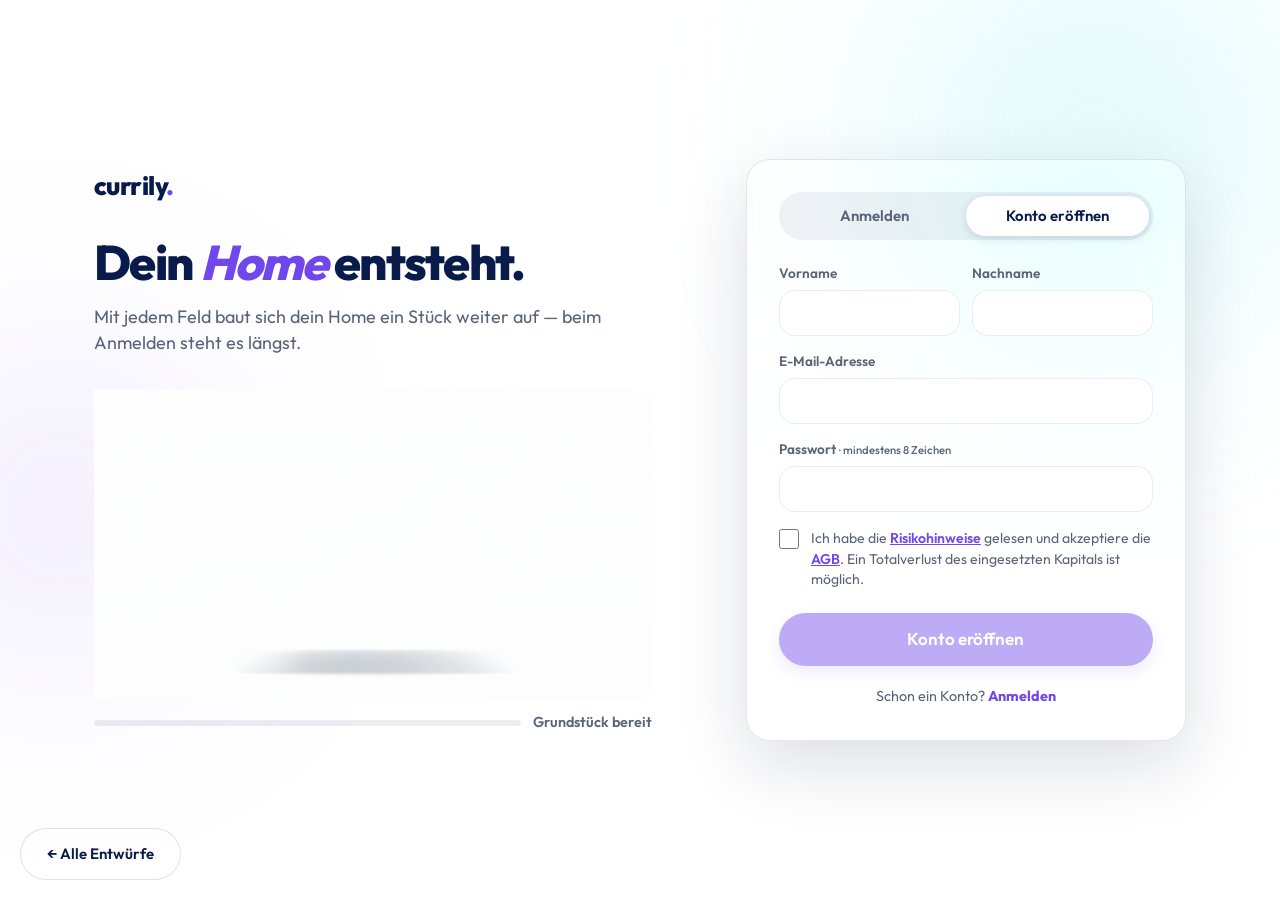
==== anmeldung-c-aufbau.html @ 84802810 "Anmeldung: fünf Design-Entwürfe (A Haus / B Tür / C Aufbau / D Pur / E Nachtblau) + Übersicht" ====
<!doctype html>
<html lang="de">
<head>
<meta charset="utf-8">
<meta name="viewport" content="width=device-width, initial-scale=1">
<title>currily — Anmelden · Entwurf C: Dein Home entsteht</title>
<link rel="preconnect" href="https://fonts.googleapis.com">
<link rel="preconnect" href="https://fonts.gstatic.com" crossorigin>
<link href="https://fonts.googleapis.com/css2?family=Outfit:ital,wght@0,400;0,500;0,600;0,700;0,800;1,700&display=swap" rel="stylesheet">
<link rel="stylesheet" href="plattform.css?v=2">
<style>
  /* Entwurf C: mit jedem ausgefüllten Feld baut sich das Haus ein Stück weiter auf */
  .szene{position:relative;z-index:1;min-height:100svh;max-width:1140px;margin:0 auto;
    display:grid;grid-template-columns:1.15fr 1fr;gap:var(--space-12);align-items:center;
    padding:var(--space-10) var(--space-6)}
  .baustelle{animation:grussAuf .9s var(--ease-default) both}
  .baustelle .logo{font-size:26px}
  .baustelle h1{margin-top:var(--space-8);font-size:clamp(34px,3.8vw,50px);line-height:1.05;letter-spacing:-.035em;font-weight:800}
  .baustelle h1 em{font-style:italic;color:var(--purple)}
  .baustelle .sub{margin-top:var(--space-4);font-size:18px;color:var(--grey);max-width:44ch}
  .baustelle canvas{display:block;width:100%;aspect-ratio:1792/1000;margin-top:var(--space-8);
    mix-blend-mode:multiply;pointer-events:none}
  .baustand{margin-top:var(--space-3);font-size:.9rem;font-weight:600;color:var(--grey);
    display:flex;align-items:center;gap:var(--space-3)}
  .baustand .balken{flex:1;height:6px;border-radius:var(--radius-full);background:rgba(8,27,74,.08);overflow:hidden}
  .baustand .balken i{display:block;height:100%;width:0;border-radius:var(--radius-full);
    background:linear-gradient(90deg,var(--aqua),var(--purple));
    transition:width .5s var(--ease-default)}
  @keyframes grussAuf{from{opacity:0;transform:translateY(14px)}to{opacity:1;transform:none}}

  .an-karte{width:100%;max-width:440px;justify-self:end;padding:var(--space-8);
    animation:karteAn .9s var(--ease-default) .15s both}
  @keyframes karteAn{from{opacity:0;transform:translateY(18px) scale(.985)}to{opacity:1;transform:none}}

  /* Umschalter Anmelden / Konto eröffnen */
  .an-seg{position:relative;display:grid;grid-template-columns:1fr 1fr;gap:0;
    background:rgba(8,27,74,.06);border-radius:var(--radius-full);padding:4px;margin-bottom:var(--space-6)}
  .an-seg-pill{position:absolute;top:4px;left:4px;bottom:4px;width:calc(50% - 4px);
    background:#fff;border-radius:var(--radius-full);box-shadow:0 2px 8px rgba(8,27,74,.14);
    transition:transform var(--dur-normal) var(--ease-spring)}
  .an-seg.registrieren .an-seg-pill{transform:translateX(100%)}
  .an-seg button{position:relative;z-index:1;min-height:40px;border:0;background:transparent;cursor:pointer;
    font:inherit;font-size:15px;font-weight:600;color:var(--grey);border-radius:var(--radius-full);
    transition:color var(--dur-fast) var(--ease-default)}
  .an-seg button[aria-selected="true"]{color:var(--ink)}

  /* Formulare */
  [hidden]{display:none!important}
  .an-form{display:flex;flex-direction:column;gap:var(--space-4)}
  .an-feld{display:flex;flex-direction:column;gap:6px}
  .an-label{color:var(--grey);font-size:.85rem;font-weight:600}
  .an-label small{font-weight:500;color:var(--grey)}
  .an-input{width:100%;min-height:46px;padding:0 var(--space-4);border:1px solid var(--line);
    border-radius:var(--radius-lg);background:var(--bg);color:var(--ink);font:inherit;
    transition:border-color var(--dur-fast) var(--ease-default),box-shadow var(--dur-fast) var(--ease-default)}
  .an-input:hover{border-color:rgba(8,27,74,.16)}
  .an-input:focus{outline:none;border-color:var(--purple);box-shadow:0 0 0 3px rgba(112,71,234,.15)}
  .an-namen{display:grid;grid-template-columns:1fr 1fr;gap:var(--space-3)}
  .an-vergessen{align-self:flex-end;margin-top:-6px;border:0;background:none;padding:0;cursor:pointer;
    font:inherit;font-size:.85rem;font-weight:600;color:var(--purple)}
  .an-hinweis{font-size:.85rem;color:var(--grey);text-align:center}
  .an-check{display:flex;gap:var(--space-3);align-items:flex-start;cursor:pointer;
    font-size:.88rem;line-height:1.45;color:var(--grey)}
  .an-check input{width:20px;height:20px;margin-top:1px;accent-color:var(--purple);flex:0 0 auto}
  .an-check a{color:var(--purple);font-weight:600;text-decoration:underline}
  .an-cta{width:100%;margin-top:var(--space-2)}
  .an-cta[disabled]{opacity:.45;pointer-events:none}
  .an-wechsel{margin-top:var(--space-5);text-align:center;font-size:.9rem;color:var(--grey)}
  .an-wechsel button{border:0;background:none;padding:0;cursor:pointer;
    font:inherit;font-size:.9rem;font-weight:700;color:var(--purple)}

  .zurueck{position:fixed;left:20px;bottom:20px;z-index:10}
  body.geht-rein .szene{opacity:0;transform:scale(.985);transition:opacity .5s var(--ease-default),transform .5s var(--ease-default)}

  @media (max-width:900px){
    .szene{grid-template-columns:1fr;gap:var(--space-8);padding:var(--space-8) var(--space-5)}
    .baustelle h1{margin-top:var(--space-6)}
    .baustelle canvas{max-width:460px;margin:var(--space-6) auto 0}
    .baustand{max-width:460px;margin:var(--space-3) auto 0}
    .an-karte{justify-self:stretch;max-width:none;padding:var(--space-6)}
  }
  @media (prefers-reduced-motion:reduce){
    .baustand .balken i{transition:none}
  }
  @media (max-width:700px){
    .zurueck{position:static;display:flex;width:max-content;margin:var(--space-2) auto var(--space-8)}
  }
</style>
</head>
<body>
<div class="aurora" aria-hidden="true"><i></i><i></i></div>

<main>
  <div class="szene">
    <section class="baustelle">
      <a class="logo" href="anmeldung-varianten.html" aria-label="currily">currily<span>.</span></a>
      <h1>Dein <em>Home</em> entsteht.</h1>
      <p class="sub">Mit jedem Feld baut sich dein Home ein Stück weiter auf — beim Anmelden steht es längst.</p>
      <canvas id="bau-cv" width="1792" height="1000" aria-hidden="true"></canvas>
      <p class="baustand"><span class="balken"><i></i></span><span class="baustand-text">Grundstück bereit</span></p>
    </section>

    <section class="an-karte glass" aria-label="Anmelden oder Konto eröffnen">
      <div class="an-seg registrieren" role="tablist" aria-label="Anmelden oder Konto eröffnen">
        <span class="an-seg-pill" aria-hidden="true"></span>
        <button type="button" role="tab" id="tab-anmelden" aria-selected="false" aria-controls="form-anmelden">Anmelden</button>
        <button type="button" role="tab" id="tab-registrieren" aria-selected="true" aria-controls="form-registrieren">Konto eröffnen</button>
      </div>

      <form class="an-form" id="form-anmelden" aria-labelledby="tab-anmelden" hidden>
        <div class="an-feld">
          <label class="an-label" for="an-mail">E-Mail-Adresse</label>
          <input class="an-input" id="an-mail" type="email" autocomplete="email" required>
        </div>
        <div class="an-feld">
          <label class="an-label" for="an-pass">Passwort</label>
          <input class="an-input" id="an-pass" type="password" autocomplete="current-password" required>
        </div>
        <button type="button" class="an-vergessen">Passwort vergessen?</button>
        <p class="an-hinweis an-vergessen-hinweis" role="status" hidden>Demo — jedes Passwort funktioniert, melde dich einfach an.</p>
        <button class="btn btn-primary an-cta" type="submit">Anmelden</button>
      </form>

      <form class="an-form" id="form-registrieren" aria-labelledby="tab-registrieren">
        <div class="an-namen">
          <div class="an-feld">
            <label class="an-label" for="neu-vorname">Vorname</label>
            <input class="an-input" id="neu-vorname" type="text" autocomplete="given-name" required>
          </div>
          <div class="an-feld">
            <label class="an-label" for="neu-nachname">Nachname</label>
            <input class="an-input" id="neu-nachname" type="text" autocomplete="family-name" required>
          </div>
        </div>
        <div class="an-feld">
          <label class="an-label" for="neu-mail">E-Mail-Adresse</label>
          <input class="an-input" id="neu-mail" type="email" autocomplete="email" required>
        </div>
        <div class="an-feld">
          <label class="an-label" for="neu-pass">Passwort <small>· mindestens 8 Zeichen</small></label>
          <input class="an-input" id="neu-pass" type="password" minlength="8" autocomplete="new-password" required>
        </div>
        <label class="an-check">
          <input type="checkbox">
          <span>Ich habe die <a href="#">Risikohinweise</a> gelesen und akzeptiere die <a href="#">AGB</a>. Ein Totalverlust des eingesetzten Kapitals ist möglich.</span>
        </label>
        <button class="btn btn-primary an-cta" type="submit" disabled>Konto eröffnen</button>
      </form>

      <p class="an-wechsel"><span>Schon ein Konto?</span> <button type="button">Anmelden</button></p>
    </section>
  </div>
</main>

<a class="btn btn-glass btn-small zurueck" href="anmeldung-varianten.html">← Alle Entwürfe</a>

<script>
(function(){
  'use strict';
  var seg = document.querySelector('.an-seg');
  var tabAn = document.getElementById('tab-anmelden');
  var tabNeu = document.getElementById('tab-registrieren');
  var formAn = document.getElementById('form-anmelden');
  var formNeu = document.getElementById('form-registrieren');
  var wechsel = document.querySelector('.an-wechsel');
  var wechselText = wechsel.querySelector('span');
  var wechselBtn = wechsel.querySelector('button');

  function zeige(neu){
    seg.classList.toggle('registrieren', neu);
    tabAn.setAttribute('aria-selected', String(!neu));
    tabNeu.setAttribute('aria-selected', String(neu));
    formAn.hidden = neu;
    formNeu.hidden = !neu;
    wechselText.textContent = neu ? 'Schon ein Konto?' : 'Neu bei currily?';
    wechselBtn.textContent = neu ? 'Anmelden' : 'Konto eröffnen';
    history.replaceState(null, '', neu ? location.pathname : '#anmelden');
    baustandNeu();
  }
  tabAn.addEventListener('click', function(){ zeige(false); });
  tabNeu.addEventListener('click', function(){ zeige(true); });
  wechselBtn.addEventListener('click', function(){ zeige(formNeu.hidden); });
  if (location.hash === '#anmelden') zeige(false);

  var vergessen = document.querySelector('.an-vergessen');
  var vergessenHinweis = document.querySelector('.an-vergessen-hinweis');
  vergessen.addEventListener('click', function(){ vergessenHinweis.hidden = false; });

  var haken = formNeu.querySelector('input[type=checkbox]');
  var ctaNeu = formNeu.querySelector('.an-cta');
  haken.addEventListener('change', function(){ ctaNeu.disabled = !haken.checked; baustandNeu(); });

  [formAn, formNeu].forEach(function(f){
    f.addEventListener('submit', function(e){
      e.preventDefault();
      var b = f.querySelector('.an-cta');
      b.disabled = true;
      b.textContent = 'Einen Moment…';
      document.body.classList.add('geht-rein');
      setTimeout(function(){ location.href = 'home.html'; }, 650);
    });
  });

  /* ---- Haus baut sich mit dem Formular auf ---- */
  var cv = document.getElementById('bau-cv');
  var ctx = cv.getContext('2d');
  var reduziert = matchMedia('(prefers-reduced-motion: reduce)').matches;
  var NUMMERN = [];
  for (var n = 1; n <= 110; n += 4) NUMMERN.push(n);
  if (NUMMERN[NUMMERN.length - 1] !== 110) NUMMERN.push(110);
  var N = NUMMERN.length;
  var frames = new Array(N);
  NUMMERN.forEach(function(nr, i){
    var im = new Image();
    im.onload = function(){ if (i === 0) male(0); };
    im.src = 'anflug/frame_' + String(nr).padStart(3, '0') + '.jpg';
    frames[i] = im;
  });

  var letzter = -1;
  function male(idx){
    idx = Math.round(idx);
    while (idx > 0 && !(frames[idx] && frames[idx].complete && frames[idx].naturalWidth)) idx--;
    var im = frames[idx];
    if (!(im && im.complete && im.naturalWidth) || idx === letzter) return;
    letzter = idx;
    ctx.clearRect(0, 0, cv.width, cv.height);
    ctx.drawImage(im, 0, 0, cv.width, cv.height);
  }

  var felder = Array.prototype.slice.call(formNeu.querySelectorAll('.an-input'));
  var balken = document.querySelector('.baustand .balken i');
  var baustandText = document.querySelector('.baustand-text');
  var STUFEN = ['Grundstück bereit', 'Fundament steht', 'Wände stehen', 'Dach ist drauf', 'Innenausbau läuft', 'Dein Home ist fertig'];

  function fortschritt(){
    if (formNeu.hidden) return 1; /* Anmelden: das Haus steht längst */
    var voll = felder.filter(function(f){ return f.value.trim() !== ''; }).length + (haken.checked ? 1 : 0);
    return voll / (felder.length + 1);
  }

  var ist = 0, ziel = 0, laeuft = false;
  function tick(){
    ist += (ziel - ist) * 0.07;
    if (Math.abs(ziel - ist) < 0.004) { ist = ziel; laeuft = false; }
    male(ist * (N - 1));
    if (laeuft) requestAnimationFrame(tick);
  }
  function baustandNeu(){
    var p = fortschritt();
    ziel = p;
    balken.style.width = (p * 100) + '%';
    baustandText.textContent = formNeu.hidden ? STUFEN[STUFEN.length - 1]
      : STUFEN[Math.min(STUFEN.length - 1, Math.floor(p * (STUFEN.length - 1) + 0.001))];
    if (reduziert) { ist = ziel; male(ist * (N - 1)); return; }
    if (!laeuft) { laeuft = true; requestAnimationFrame(tick); }
  }
  felder.forEach(function(f){ f.addEventListener('input', baustandNeu); });
  baustandNeu();
})();
</script>
</body>
</html>
---- plattform.css ----
/* currily Designsystem — Quelle: Entwurf G (siehe docs/chronik 2026-08-11) */
:root{
  --bg:#FFFFFF; --ink:#081B4A; --grey:#5A6478;
  --aqua:#8CECF2; --purple:#7047EA; --money:#12805C;
  --space-1:4px; --space-2:8px; --space-3:12px; --space-4:16px;
  --space-5:20px; --space-6:24px; --space-8:32px; --space-10:40px; --space-12:48px;
  --radius-lg:16px; --radius-xl:20px; --radius-2xl:24px; --radius-full:9999px;
  --ease-spring:cubic-bezier(.175,.885,.32,1.275);
  --ease-default:cubic-bezier(.25,.1,.25,1);
  --dur-instant:100ms; --dur-fast:200ms; --dur-normal:300ms;
  --line:rgba(8,27,74,.08);
}
*{margin:0;padding:0;box-sizing:border-box}
html{scroll-behavior:smooth}
body{
  font-family:'Outfit',system-ui,-apple-system,'Segoe UI',sans-serif;
  background:var(--bg); color:var(--ink);
  font-size:17px; line-height:1.47;
  -webkit-font-smoothing:antialiased;
}
a{color:inherit;text-decoration:none}
:focus-visible{outline:2px solid var(--purple);outline-offset:3px;border-radius:6px}
.wrap{max-width:1140px;margin:0 auto;padding:0 var(--space-6)}

/* Aurora */
.aurora{position:fixed;inset:0;z-index:0;pointer-events:none;overflow:hidden}
.aurora i{position:absolute;border-radius:50%;filter:blur(100px)}
.aurora i:nth-child(1){width:600px;height:600px;left:62%;top:-18%;background:radial-gradient(circle,rgba(140,236,242,.35),transparent 70%);animation:drift1 28s var(--ease-default) infinite alternate}
.aurora i:nth-child(2){width:480px;height:480px;left:-14%;top:30%;background:radial-gradient(circle,rgba(112,71,234,.14),transparent 70%);animation:drift2 34s var(--ease-default) infinite alternate}
@keyframes drift1{from{transform:translate3d(0,0,0)}to{transform:translate3d(-60px,50px,0)}}
@keyframes drift2{from{transform:translate3d(0,0,0)}to{transform:translate3d(70px,-40px,0)}}
main{position:relative;z-index:1}

/* Schwebende Glas-Kapsel-Navigation */
nav{position:sticky;top:var(--space-4);z-index:100;margin:0 auto;max-width:1092px;padding:0 var(--space-6)}
.nav-inner{
  height:60px;display:flex;align-items:center;justify-content:space-between;
  padding:0 var(--space-3) 0 var(--space-6);
  background:rgba(255,255,255,.55);
  backdrop-filter:blur(40px) saturate(200%);
  -webkit-backdrop-filter:blur(40px) saturate(200%);
  border:0.5px solid rgba(8,27,74,.10);
  border-radius:var(--radius-full);
  box-shadow:0 12px 32px rgba(8,27,74,.10);
}
.logo{font-weight:800;font-size:21px;letter-spacing:-.02em}
.logo span{color:var(--purple)}
.nav-links{display:flex;gap:var(--space-8);font-size:15px;color:var(--grey)}
.nav-links a{transition:color var(--dur-fast) var(--ease-default)}
.nav-links a:hover,.nav-links a.aktiv{color:var(--ink)}
.nav-links a.aktiv{font-weight:600}
.nav-links a{display:inline-flex;align-items:center;gap:7px}
.nav-badge{display:inline-flex;align-items:center;justify-content:center;min-width:18px;height:18px;
  padding:0 5px;border-radius:var(--radius-full);
  background:var(--ink);color:#fff;border:none;
  box-shadow:0 2px 6px rgba(8,27,74,.22);
  font-size:11px;font-weight:700;line-height:1}
.nav-rechts{display:flex;align-items:center;gap:var(--space-2)}

/* Konto-Menü (Chip rechts klappt auf) */
.konto-menue{position:relative}
.konto-chip{display:inline-flex;align-items:center;gap:10px;font-size:14px;font-weight:600;font-family:inherit;color:var(--ink);
  padding:8px 12px 8px 8px;border-radius:var(--radius-full);cursor:pointer;
  background:rgba(255,255,255,.45);border:0.5px solid rgba(8,27,74,.12);
  backdrop-filter:blur(12px) saturate(150%);-webkit-backdrop-filter:blur(12px) saturate(150%)}
.konto-chip .avatar{width:30px;height:30px;border-radius:50%;background:var(--purple);color:#fff;
  display:inline-flex;align-items:center;justify-content:center;font-size:13px;font-weight:700}
.konto-chip .pfeil{color:var(--grey);transition:transform var(--dur-fast) var(--ease-default)}
.konto-menue.offen .konto-chip .pfeil{transform:rotate(180deg)}
.konto-blatt{position:absolute;right:0;top:calc(100% + 10px);min-width:232px;z-index:230;
  display:flex;flex-direction:column;padding:var(--space-2);
  background:rgba(255,255,255,.85);
  backdrop-filter:blur(36px) saturate(190%);-webkit-backdrop-filter:blur(36px) saturate(190%);
  border:0.5px solid rgba(8,27,74,.10);border-radius:18px;
  box-shadow:0 18px 48px rgba(8,27,74,.16);
  opacity:0;visibility:hidden;transform:translateY(-6px) scale(.98);transform-origin:top right;
  transition:opacity var(--dur-fast) var(--ease-default),transform var(--dur-fast) var(--ease-spring),visibility 0s linear var(--dur-fast)}
.konto-menue.offen .konto-blatt{opacity:1;visibility:visible;transform:none;transition-delay:0s}
.konto-blatt a,.konto-blatt button{display:flex;align-items:center;min-height:44px;padding:0 var(--space-3);
  border:0;border-radius:12px;background:transparent;cursor:pointer;font-family:inherit;text-align:left;
  font-size:14.5px;font-weight:500;color:var(--ink);
  transition:background var(--dur-fast) var(--ease-default)}
.konto-blatt a:hover,.konto-blatt button:hover{background:rgba(8,27,74,.06)}
.konto-blatt .abmelden{color:var(--grey)}
.konto-blatt hr{border:0;border-top:0.5px solid rgba(8,27,74,.10);margin:var(--space-2) var(--space-3)}

/* Burger + mobiles Menü */
.burger{display:none;border:0;background:transparent;color:var(--ink);cursor:pointer;
  width:44px;height:44px;align-items:center;justify-content:center;border-radius:var(--radius-full)}
.mobil-menue{display:none}
@media (max-width:700px){
  .burger{display:inline-flex}
  .konto-chip{padding:4px}
  .konto-chip .name,.konto-chip .pfeil{display:none}
  .mobil-menue{display:flex;flex-direction:column;gap:2px;position:fixed;z-index:220;
    left:var(--space-4);right:var(--space-4);top:calc(var(--space-4) + 68px);
    padding:var(--space-2);pointer-events:auto;
    background:rgba(255,255,255,.88);
    backdrop-filter:blur(40px) saturate(200%);-webkit-backdrop-filter:blur(40px) saturate(200%);
    border:0.5px solid rgba(8,27,74,.10);border-radius:22px;
    box-shadow:0 24px 64px rgba(8,27,74,.18);
    opacity:0;visibility:hidden;transform:translateY(-10px) scale(.99);transform-origin:top center;
    transition:opacity var(--dur-fast) var(--ease-default),transform var(--dur-fast) var(--ease-spring),visibility 0s linear var(--dur-fast)}
  .mobil-menue.offen{opacity:1;visibility:visible;transform:none;transition-delay:0s}
  .mobil-menue a{display:flex;align-items:center;justify-content:space-between;min-height:48px;
    padding:0 var(--space-4);border-radius:14px;font-size:16px;font-weight:600;color:var(--ink);
    transition:background var(--dur-fast) var(--ease-default)}
  .mobil-menue a:hover,.mobil-menue a:active{background:rgba(8,27,74,.06)}
}

/* Knöpfe */
.btn{display:inline-flex;align-items:center;justify-content:center;gap:var(--space-2);
  white-space:nowrap;font-weight:600;border-radius:var(--radius-full);cursor:pointer;border:none;font:inherit;font-weight:600;
  transition:transform var(--dur-instant) var(--ease-spring),filter var(--dur-fast) var(--ease-default),box-shadow var(--dur-fast) var(--ease-default)}
.btn:hover{filter:brightness(1.05);box-shadow:0 8px 24px rgba(112,71,234,.24)}
.btn:active{transform:scale(.97);filter:brightness(.95);box-shadow:0 2px 8px rgba(8,27,74,.15)}
.btn-primary{background:var(--purple);color:#fff;padding:14px 28px;box-shadow:0 6px 18px rgba(112,71,234,.28)}
.btn-small{padding:10px 22px;font-size:15px}
.btn-glass{color:var(--ink);padding:14px 26px;
  background:rgba(255,255,255,.45);
  backdrop-filter:blur(12px) saturate(150%);
  -webkit-backdrop-filter:blur(12px) saturate(150%);
  border:0.5px solid rgba(8,27,74,.12)}

/* Glasflächen */
.glass{
  background:rgba(255,255,255,.40);
  backdrop-filter:blur(20px) saturate(180%);
  -webkit-backdrop-filter:blur(20px) saturate(180%);
  border:0.5px solid rgba(8,27,74,.10);
  border-radius:var(--radius-2xl);
  box-shadow:0 24px 70px rgba(8,27,74,.14);
}
.pane{background:rgba(255,255,255,.72);border-radius:var(--radius-lg);border:0.5px solid rgba(8,27,74,.05)}

/* Status-Pillen */
.pill{display:inline-flex;align-items:center;gap:6px;font-size:13px;font-weight:700;border-radius:var(--radius-full);padding:4px 12px}
.pill-gruen{color:var(--money);background:#E7F6EF}
.pill-violett{color:var(--purple);background:#F0EBFD}
.pill-grau{color:var(--grey);background:#EEF1F6}

/* Sanftes Erscheinen beim Scrollen */
.reveal{opacity:0;transform:translateY(16px);transition:opacity .5s var(--ease-default),transform .5s var(--ease-default)}
.reveal.in{opacity:1;transform:none}

/* Seitenkopf */
.kopf{padding:88px 0 var(--space-8)}
.kopf h1{font-size:clamp(34px,4.2vw,52px);line-height:1.04;letter-spacing:-.035em;font-weight:800}
.kopf h1 em{font-style:italic;color:var(--purple);line-height:1.1;display:inline-block;padding-bottom:4px}
.kopf .sub{margin-top:var(--space-4);font-size:18px;color:var(--grey);max-width:52ch}

footer{border-top:0.5px solid var(--line);padding:var(--space-6) 0;color:var(--grey);font-size:14px;position:relative;z-index:1}
footer .wrap{display:flex;justify-content:space-between;align-items:center}

@media (max-width:700px){
  .nav-links{display:none}
  .kopf{padding:76px 0 var(--space-6)}
  footer .wrap{flex-direction:column;gap:var(--space-2);text-align:center}
}
@media (prefers-reduced-motion:reduce){
  *,*::before,*::after{transition:none!important;animation:none!important}
  html{scroll-behavior:auto}
  .reveal{opacity:1;transform:none}
}
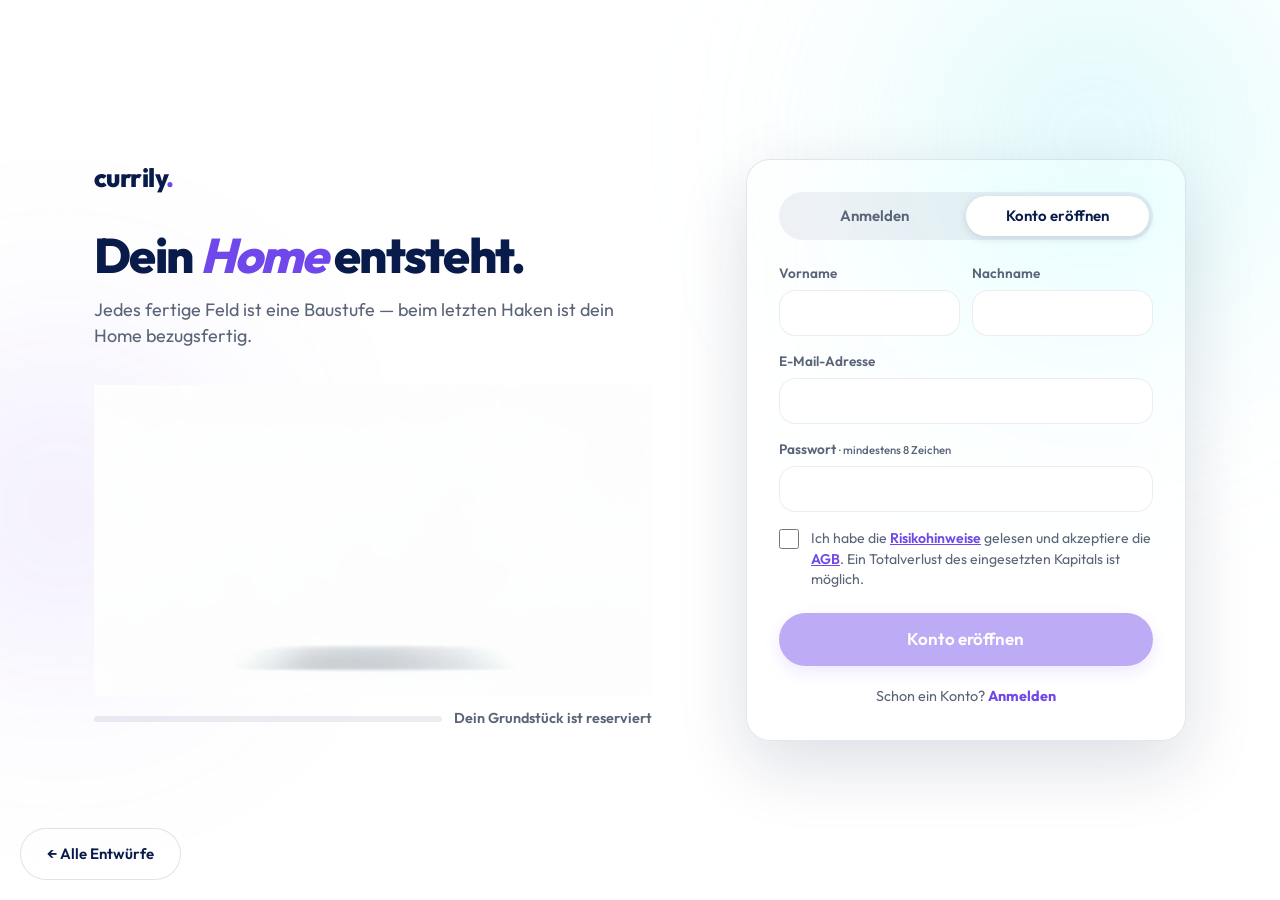
==== commit f2e40809: "Entwurf C durchdacht: echte Baustufen auf Filmphasen (gültige Felder zählen), E-Mail-Code-Schritt er" ====
--- a/anmeldung-c-aufbau.html
+++ b/anmeldung-c-aufbau.html
@@ -9,26 +9,38 @@
 <link href="https://fonts.googleapis.com/css2?family=Outfit:ital,wght@0,400;0,500;0,600;0,700;0,800;1,700&display=swap" rel="stylesheet">
 <link rel="stylesheet" href="plattform.css?v=2">
 <style>
-  /* Entwurf C: mit jedem ausgefüllten Feld baut sich das Haus ein Stück weiter auf */
+  /* Entwurf C: jedes fertige Feld ist eine echte Baustufe — die Stufen sitzen auf den
+     Phasen des Aufbau-Films (Bodenplatte ~10%, EG ~24%, 2. Etage ~44%, Dach ~62%, fertig 100%).
+     Ein Feld zählt erst, wenn es gültig ist — nicht beim ersten Buchstaben.
+     Nach Anmelden/Bestätigen wächst das Haus an die Stelle, wo es im Home steht,
+     die Anmelde-Oberfläche wird weggedrückt — der Aufbau-Film läuft nicht doppelt. */
   .szene{position:relative;z-index:1;min-height:100svh;max-width:1140px;margin:0 auto;
-    display:grid;grid-template-columns:1.15fr 1fr;gap:var(--space-12);align-items:center;
+    display:grid;grid-template-columns:1.15fr 1fr;grid-template-areas:"kopf karte" "buehne karte";
+    align-content:center;column-gap:var(--space-12);row-gap:0;
     padding:var(--space-10) var(--space-6)}
-  .baustelle{animation:grussAuf .9s var(--ease-default) both}
+  .baustelle{grid-area:kopf;animation:grussAuf .9s var(--ease-default) both}
   .baustelle .logo{font-size:26px}
   .baustelle h1{margin-top:var(--space-8);font-size:clamp(34px,3.8vw,50px);line-height:1.05;letter-spacing:-.035em;font-weight:800}
   .baustelle h1 em{font-style:italic;color:var(--purple)}
   .baustelle .sub{margin-top:var(--space-4);font-size:18px;color:var(--grey);max-width:44ch}
-  .baustelle canvas{display:block;width:100%;aspect-ratio:1792/1000;margin-top:var(--space-8);
+  @keyframes grussAuf{from{opacity:0;transform:translateY(14px)}to{opacity:1;transform:none}}
+
+  .bau-buehne{grid-area:buehne;animation:grussAuf .9s var(--ease-default) both}
+  .bau-buehne canvas{display:block;width:100%;aspect-ratio:1792/1000;margin-top:var(--space-6);
     mix-blend-mode:multiply;pointer-events:none}
+  .bau-buehne.fertig canvas{animation:bauPop .6s var(--ease-spring)}
+  @keyframes bauPop{0%{transform:scale(1)}45%{transform:scale(1.02)}100%{transform:scale(1)}}
   .baustand{margin-top:var(--space-3);font-size:.9rem;font-weight:600;color:var(--grey);
     display:flex;align-items:center;gap:var(--space-3)}
   .baustand .balken{flex:1;height:6px;border-radius:var(--radius-full);background:rgba(8,27,74,.08);overflow:hidden}
   .baustand .balken i{display:block;height:100%;width:0;border-radius:var(--radius-full);
     background:linear-gradient(90deg,var(--aqua),var(--purple));
     transition:width .5s var(--ease-default)}
-  @keyframes grussAuf{from{opacity:0;transform:translateY(14px)}to{opacity:1;transform:none}}
-
-  .an-karte{width:100%;max-width:440px;justify-self:end;padding:var(--space-8);
+  .baustand-text{transition:color var(--dur-fast) var(--ease-default)}
+  .bau-buehne.fertig .baustand-text{color:var(--money)}
+  .bau-buehne.fertig .balken i{background:var(--money)}
+
+  .an-karte{grid-area:karte;width:100%;max-width:440px;justify-self:end;align-self:center;padding:var(--space-8);
     animation:karteAn .9s var(--ease-default) .15s both}
   @keyframes karteAn{from{opacity:0;transform:translateY(18px) scale(.985)}to{opacity:1;transform:none}}
 
@@ -69,21 +81,44 @@
   .an-wechsel button{border:0;background:none;padding:0;cursor:pointer;
     font:inherit;font-size:.9rem;font-weight:700;color:var(--purple)}
 
+  /* E-Mail bestätigen: sitzt exakt an der Stelle des Registrierungsformulars */
+  .an-code-text{font-size:.95rem;line-height:1.5;color:var(--grey)}
+  .an-code-text b{color:var(--ink)}
+  .an-code-input{letter-spacing:.35em;font-weight:700;font-size:20px;text-align:center;
+    font-variant-numeric:tabular-nums}
+  .an-nochmal{border:0;background:none;padding:0;cursor:pointer;align-self:center;
+    font:inherit;font-size:.85rem;font-weight:600;color:var(--purple)}
+
   .zurueck{position:fixed;left:20px;bottom:20px;z-index:10}
-  body.geht-rein .szene{opacity:0;transform:scale(.985);transition:opacity .5s var(--ease-default),transform .5s var(--ease-default)}
+
+  /* Einzug: Haus wächst in die Home-Position, der Rest wird weggedrückt.
+     animation:none ist Pflicht — die Einschwebe-Animationen (fill:both) würden
+     sonst ihre End-Deckkraft festhalten und die Ausblendung übersteuern */
+  body.geht-rein .baustelle,body.geht-rein .baustand,body.geht-rein .zurueck{opacity:0;animation:none;
+    transition:opacity .45s var(--ease-default)}
+  body.geht-rein .an-karte{opacity:0;transform:translateX(48px);animation:none;
+    transition:opacity .5s var(--ease-default),transform .5s var(--ease-default)}
+  body.geht-rein .bau-buehne{background:transparent;animation:none}
 
   @media (max-width:900px){
-    .szene{grid-template-columns:1fr;gap:var(--space-8);padding:var(--space-8) var(--space-5)}
+    .szene{grid-template-columns:1fr;grid-template-areas:"kopf" "buehne" "karte";
+      gap:0;padding:var(--space-8) var(--space-5)}
     .baustelle h1{margin-top:var(--space-6)}
-    .baustelle canvas{max-width:460px;margin:var(--space-6) auto 0}
-    .baustand{max-width:460px;margin:var(--space-3) auto 0}
-    .an-karte{justify-self:stretch;max-width:none;padding:var(--space-6)}
+    /* Die Bau-Bühne bleibt beim Tippen oben im Bild kleben — sonst baut das Haus
+       unsichtbar hinter der Tastatur */
+    .bau-buehne{position:sticky;top:0;z-index:5;padding:var(--space-2) 0 var(--space-3);
+      background:rgba(255,255,255,.9);
+      backdrop-filter:blur(10px) saturate(160%);-webkit-backdrop-filter:blur(10px) saturate(160%)}
+    .bau-buehne canvas{max-width:330px;margin:0 auto}
+    .baustand{max-width:330px;margin:var(--space-2) auto 0}
+    .an-karte{justify-self:stretch;max-width:none;padding:var(--space-6);margin-top:var(--space-5)}
+  }
+  @media (max-width:700px){
+    .zurueck{position:static;display:flex;width:max-content;margin:var(--space-6) auto var(--space-8)}
   }
   @media (prefers-reduced-motion:reduce){
     .baustand .balken i{transition:none}
-  }
-  @media (max-width:700px){
-    .zurueck{position:static;display:flex;width:max-content;margin:var(--space-2) auto var(--space-8)}
+    .bau-buehne.fertig canvas{animation:none}
   }
 </style>
 </head>
@@ -94,11 +129,14 @@
   <div class="szene">
     <section class="baustelle">
       <a class="logo" href="anmeldung-varianten.html" aria-label="currily">currily<span>.</span></a>
-      <h1>Dein <em>Home</em> entsteht.</h1>
-      <p class="sub">Mit jedem Feld baut sich dein Home ein Stück weiter auf — beim Anmelden steht es längst.</p>
+      <h1 class="bau-titel">Dein <em>Home</em> entsteht.</h1>
+      <p class="sub bau-sub">Jedes fertige Feld ist eine Baustufe — beim letzten Haken ist dein Home bezugsfertig.</p>
+    </section>
+
+    <div class="bau-buehne">
       <canvas id="bau-cv" width="1792" height="1000" aria-hidden="true"></canvas>
-      <p class="baustand"><span class="balken"><i></i></span><span class="baustand-text">Grundstück bereit</span></p>
-    </section>
+      <p class="baustand"><span class="balken"><i></i></span><span class="baustand-text">Dein Grundstück ist reserviert</span></p>
+    </div>
 
     <section class="an-karte glass" aria-label="Anmelden oder Konto eröffnen">
       <div class="an-seg registrieren" role="tablist" aria-label="Anmelden oder Konto eröffnen">
@@ -147,6 +185,18 @@
         <button class="btn btn-primary an-cta" type="submit" disabled>Konto eröffnen</button>
       </form>
 
+      <form class="an-form" id="form-code" hidden>
+        <p class="an-code-text">Wir haben dir einen Bestätigungscode an <b class="an-code-mail">deine E-Mail</b> geschickt.</p>
+        <div class="an-feld">
+          <label class="an-label" for="an-code">Bestätigungscode</label>
+          <input class="an-input an-code-input" id="an-code" type="text" inputmode="numeric" maxlength="6"
+            pattern="[0-9]{6}" placeholder="000000" autocomplete="one-time-code" required>
+        </div>
+        <p class="an-hinweis" role="status">Demo — jeder 6-stellige Code funktioniert.</p>
+        <button class="btn btn-primary an-cta" type="submit">Bestätigen &amp; einziehen</button>
+        <button type="button" class="an-nochmal">Angaben ändern</button>
+      </form>
+
       <p class="an-wechsel"><span>Schon ein Konto?</span> <button type="button">Anmelden</button></p>
     </section>
   </div>
@@ -162,25 +212,35 @@
   var tabNeu = document.getElementById('tab-registrieren');
   var formAn = document.getElementById('form-anmelden');
   var formNeu = document.getElementById('form-registrieren');
+  var formCode = document.getElementById('form-code');
   var wechsel = document.querySelector('.an-wechsel');
   var wechselText = wechsel.querySelector('span');
   var wechselBtn = wechsel.querySelector('button');
+  var titel = document.querySelector('.bau-titel');
+  var sub = document.querySelector('.bau-sub');
+  var reduziert = matchMedia('(prefers-reduced-motion: reduce)').matches;
 
   function zeige(neu){
+    formCode.hidden = true;
+    seg.hidden = false;
+    wechsel.hidden = false;
     seg.classList.toggle('registrieren', neu);
     tabAn.setAttribute('aria-selected', String(!neu));
     tabNeu.setAttribute('aria-selected', String(neu));
     formAn.hidden = neu;
     formNeu.hidden = !neu;
+    titel.innerHTML = neu ? 'Dein <em>Home</em> entsteht.' : 'Willkommen <em>zuhause</em>.';
+    sub.textContent = neu
+      ? 'Jedes fertige Feld ist eine Baustufe — beim letzten Haken ist dein Home bezugsfertig.'
+      : 'Dein Home steht schon — melde dich an und komm rein.';
     wechselText.textContent = neu ? 'Schon ein Konto?' : 'Neu bei currily?';
     wechselBtn.textContent = neu ? 'Anmelden' : 'Konto eröffnen';
     history.replaceState(null, '', neu ? location.pathname : '#anmelden');
-    baustandNeu();
+    baustandNeu(true);
   }
   tabAn.addEventListener('click', function(){ zeige(false); });
   tabNeu.addEventListener('click', function(){ zeige(true); });
   wechselBtn.addEventListener('click', function(){ zeige(formNeu.hidden); });
-  if (location.hash === '#anmelden') zeige(false);
 
   var vergessen = document.querySelector('.an-vergessen');
   var vergessenHinweis = document.querySelector('.an-vergessen-hinweis');
@@ -190,30 +250,24 @@
   var ctaNeu = formNeu.querySelector('.an-cta');
   haken.addEventListener('change', function(){ ctaNeu.disabled = !haken.checked; baustandNeu(); });
 
-  [formAn, formNeu].forEach(function(f){
-    f.addEventListener('submit', function(e){
-      e.preventDefault();
-      var b = f.querySelector('.an-cta');
-      b.disabled = true;
-      b.textContent = 'Einen Moment…';
-      document.body.classList.add('geht-rein');
-      setTimeout(function(){ location.href = 'home.html'; }, 650);
-    });
-  });
-
-  /* ---- Haus baut sich mit dem Formular auf ---- */
+  /* ---- Die Bau-Bühne: Baustufen sitzen auf den echten Phasen des Films ---- */
   var cv = document.getElementById('bau-cv');
   var ctx = cv.getContext('2d');
-  var reduziert = matchMedia('(prefers-reduced-motion: reduce)').matches;
+
+  /* Jedes 2. Bild = flüssiger Mini-Film je Baustufe (Dateien teilen sich mit home.html) */
   var NUMMERN = [];
-  for (var n = 1; n <= 110; n += 4) NUMMERN.push(n);
-  if (NUMMERN[NUMMERN.length - 1] !== 110) NUMMERN.push(110);
+  for (var n = 1; n <= 109; n += 2) NUMMERN.push(n);
+  NUMMERN.push(110);
   var N = NUMMERN.length;
   var frames = new Array(N);
-  NUMMERN.forEach(function(nr, i){
+  /* Das Fertig-Bild lädt zuerst: wer anmeldet, sieht sofort das fertige Haus —
+     nie ein halbes, nur weil die Dateien noch unterwegs sind */
+  var reihenfolge = [N - 1, 0];
+  for (var r = 1; r < N - 1; r++) reihenfolge.push(r);
+  reihenfolge.forEach(function(i){
     var im = new Image();
-    im.onload = function(){ if (i === 0) male(0); };
-    im.src = 'anflug/frame_' + String(nr).padStart(3, '0') + '.jpg';
+    im.onload = function(){ if (!laeuft) male(ist); };
+    im.src = 'anflug/frame_' + String(NUMMERN[i]).padStart(3, '0') + '.jpg';
     frames[i] = im;
   });
 
@@ -227,36 +281,115 @@
     ctx.clearRect(0, 0, cv.width, cv.height);
     ctx.drawImage(im, 0, 0, cv.width, cv.height);
   }
+  function idxZuFrame(nr){
+    var best = 0;
+    for (var i = 0; i < N; i++) if (Math.abs(NUMMERN[i] - nr) < Math.abs(NUMMERN[best] - nr)) best = i;
+    return best;
+  }
+
+  /* Stufe -> Filmbild + Tafeltext. Die Bilder sind auf Sicht geprüft:
+     12 Bodenplatte, 26 Erdgeschoss, 48 zwei Etagen, 68 Dachstuhl, 110 fertig. */
+  var STUFEN = [
+    { frame: 1,   text: 'Dein Grundstück ist reserviert' },
+    { frame: 12,  text: 'Bodenplatte liegt' },
+    { frame: 26,  text: 'Erdgeschoss steht' },
+    { frame: 48,  text: 'Zweite Etage steht' },
+    { frame: 68,  text: 'Dachstuhl sitzt' },
+    { frame: 110, text: 'Bezugsfertig.' }
+  ];
 
   var felder = Array.prototype.slice.call(formNeu.querySelectorAll('.an-input'));
+  var buehne = document.querySelector('.bau-buehne');
   var balken = document.querySelector('.baustand .balken i');
   var baustandText = document.querySelector('.baustand-text');
-  var STUFEN = ['Grundstück bereit', 'Fundament steht', 'Wände stehen', 'Dach ist drauf', 'Innenausbau läuft', 'Dein Home ist fertig'];
-
-  function fortschritt(){
-    if (formNeu.hidden) return 1; /* Anmelden: das Haus steht längst */
-    var voll = felder.filter(function(f){ return f.value.trim() !== ''; }).length + (haken.checked ? 1 : 0);
-    return voll / (felder.length + 1);
+
+  /* Ein Feld zählt erst als Baustufe, wenn es wirklich gültig ist
+     (E-Mail mit @, Passwort ab 8 Zeichen) — nicht beim ersten Buchstaben */
+  function stufe(){
+    if (!formCode.hidden) return STUFEN.length - 1;
+    if (formNeu.hidden) return STUFEN.length - 1;
+    var voll = felder.filter(function(f){ return f.value.trim() !== '' && f.checkValidity(); }).length;
+    return Math.min(voll + (haken.checked ? 1 : 0), STUFEN.length - 1);
   }
 
   var ist = 0, ziel = 0, laeuft = false;
   function tick(){
-    ist += (ziel - ist) * 0.07;
-    if (Math.abs(ziel - ist) < 0.004) { ist = ziel; laeuft = false; }
-    male(ist * (N - 1));
-    if (laeuft) requestAnimationFrame(tick);
-  }
-  function baustandNeu(){
-    var p = fortschritt();
-    ziel = p;
-    balken.style.width = (p * 100) + '%';
-    baustandText.textContent = formNeu.hidden ? STUFEN[STUFEN.length - 1]
-      : STUFEN[Math.min(STUFEN.length - 1, Math.floor(p * (STUFEN.length - 1) + 0.001))];
-    if (reduziert) { ist = ziel; male(ist * (N - 1)); return; }
+    var schritt = 0.62; /* konstantes Bautempo: jede Stufe läuft als kurzer Filmschnipsel */
+    if (ist < ziel) ist = Math.min(ziel, ist + schritt);
+    else if (ist > ziel) ist = Math.max(ziel, ist - schritt);
+    male(ist);
+    if (ist === ziel) { laeuft = false; return; }
+    requestAnimationFrame(tick);
+  }
+  /* sofort=true springt ohne Bau-Animation auf den Stand — beim Tab-Wechsel und
+     beim Start steht das Haus einfach da; gebaut wird nur, während man tippt */
+  function baustandNeu(sofort){
+    var s = stufe();
+    ziel = idxZuFrame(STUFEN[s].frame);
+    balken.style.width = (s / (STUFEN.length - 1) * 100) + '%';
+    baustandText.textContent = formNeu.hidden && formCode.hidden ? 'Dein Home steht — komm rein.' : STUFEN[s].text;
+    buehne.classList.toggle('fertig', formAn.hidden && s === STUFEN.length - 1);
+    if (reduziert || sofort === true) { ist = ziel; laeuft = false; male(ist); return; }
     if (!laeuft) { laeuft = true; requestAnimationFrame(tick); }
   }
-  felder.forEach(function(f){ f.addEventListener('input', baustandNeu); });
-  baustandNeu();
+  felder.forEach(function(f){
+    f.addEventListener('input', function(){ baustandNeu(); });
+    f.addEventListener('change', function(){ baustandNeu(); });
+  });
+
+  /* ---- Einzug: das Haus ist schon da — es wächst an seine Home-Position,
+          die Anmelde-Oberfläche wird weggedrückt, der Film läuft nicht doppelt ---- */
+  function einziehen(){
+    document.body.classList.add('geht-rein');
+    if (reduziert){ location.href = 'home.html#willkommen'; return; }
+    /* Zielgeometrie = .kamera im Home: width:min(1280px,96vw,(100svh-190px)*1.792), mittig unter 56px Kopf */
+    var r = cv.getBoundingClientRect();
+    var vw = innerWidth, vh = innerHeight;
+    var W = Math.min(1280, vw * 0.96, (vh - 190) * 1.792);
+    var x = (vw - W) / 2;
+    var y = 56 + (vh - 56 - W / 1.792) / 2;
+    cv.style.position = 'fixed';
+    cv.style.left = r.left + 'px';
+    cv.style.top = r.top + 'px';
+    cv.style.width = r.width + 'px';
+    cv.style.margin = '0';
+    cv.style.zIndex = '60';
+    cv.style.transformOrigin = 'top left';
+    void cv.getBoundingClientRect();
+    cv.style.transition = 'transform 1.05s cubic-bezier(.3,.7,.25,1)';
+    cv.style.transform = 'translate(' + (x - r.left) + 'px,' + (y - r.top) + 'px) scale(' + (W / r.width) + ')';
+    setTimeout(function(){ location.href = 'home.html#willkommen'; }, 1150);
+  }
+
+  formAn.addEventListener('submit', function(e){
+    e.preventDefault();
+    var b = formAn.querySelector('.an-cta');
+    b.disabled = true; b.textContent = 'Einen Moment…';
+    einziehen();
+  });
+
+  /* Registrieren: erst E-Mail bestätigen — der Schritt ersetzt das Formular an Ort und Stelle */
+  formNeu.addEventListener('submit', function(e){
+    e.preventDefault();
+    document.querySelector('.an-code-mail').textContent = document.getElementById('neu-mail').value;
+    formNeu.hidden = true;
+    seg.hidden = true;
+    wechsel.hidden = true;
+    formCode.hidden = false;
+    titel.innerHTML = 'Der <em>Schlüssel</em> liegt bereit.';
+    sub.textContent = 'Bestätige deine E-Mail-Adresse — dann ziehst du ein.';
+    baustandNeu();
+    document.getElementById('an-code').focus();
+  });
+  formCode.addEventListener('submit', function(e){
+    e.preventDefault();
+    var b = formCode.querySelector('.an-cta');
+    b.disabled = true; b.textContent = 'Einen Moment…';
+    einziehen();
+  });
+  formCode.querySelector('.an-nochmal').addEventListener('click', function(){ zeige(true); });
+
+  if (location.hash === '#anmelden') zeige(false); else baustandNeu(true);
 })();
 </script>
 </body>
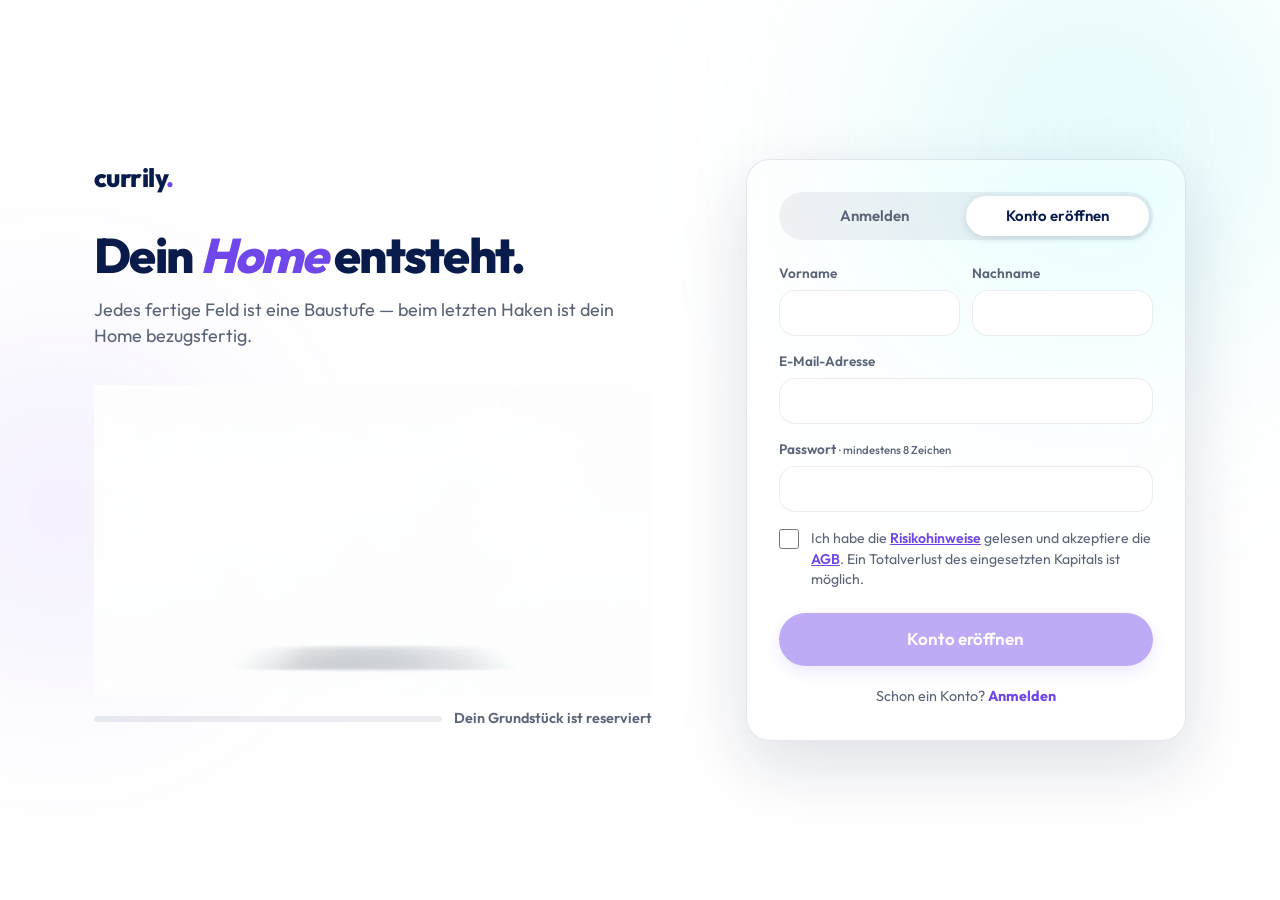
==== commit 246d1b9e: "Anmeldung ist Entwurf C: Abmelden (Nav + Konto-Raum) führt zum Anmelden-Tab, Demo-Hinweis raus, Entw" ====
--- a/anmeldung-c-aufbau.html
+++ b/anmeldung-c-aufbau.html
@@ -89,12 +89,10 @@
   .an-nochmal{border:0;background:none;padding:0;cursor:pointer;align-self:center;
     font:inherit;font-size:.85rem;font-weight:600;color:var(--purple)}
 
-  .zurueck{position:fixed;left:20px;bottom:20px;z-index:10}
-
   /* Einzug: Haus wächst in die Home-Position, der Rest wird weggedrückt.
      animation:none ist Pflicht — die Einschwebe-Animationen (fill:both) würden
      sonst ihre End-Deckkraft festhalten und die Ausblendung übersteuern */
-  body.geht-rein .baustelle,body.geht-rein .baustand,body.geht-rein .zurueck{opacity:0;animation:none;
+  body.geht-rein .baustelle,body.geht-rein .baustand{opacity:0;animation:none;
     transition:opacity .45s var(--ease-default)}
   body.geht-rein .an-karte{opacity:0;transform:translateX(48px);animation:none;
     transition:opacity .5s var(--ease-default),transform .5s var(--ease-default)}
@@ -113,9 +111,6 @@
     .baustand{max-width:330px;margin:var(--space-2) auto 0}
     .an-karte{justify-self:stretch;max-width:none;padding:var(--space-6);margin-top:var(--space-5)}
   }
-  @media (max-width:700px){
-    .zurueck{position:static;display:flex;width:max-content;margin:var(--space-6) auto var(--space-8)}
-  }
   @media (prefers-reduced-motion:reduce){
     .baustand .balken i{transition:none}
     .bau-buehne.fertig canvas{animation:none}
@@ -128,7 +123,7 @@
 <main>
   <div class="szene">
     <section class="baustelle">
-      <a class="logo" href="anmeldung-varianten.html" aria-label="currily">currily<span>.</span></a>
+      <span class="logo">currily<span>.</span></span>
       <h1 class="bau-titel">Dein <em>Home</em> entsteht.</h1>
       <p class="sub bau-sub">Jedes fertige Feld ist eine Baustufe — beim letzten Haken ist dein Home bezugsfertig.</p>
     </section>
@@ -202,7 +197,6 @@
   </div>
 </main>
 
-<a class="btn btn-glass btn-small zurueck" href="anmeldung-varianten.html">← Alle Entwürfe</a>
 
 <script>
 (function(){
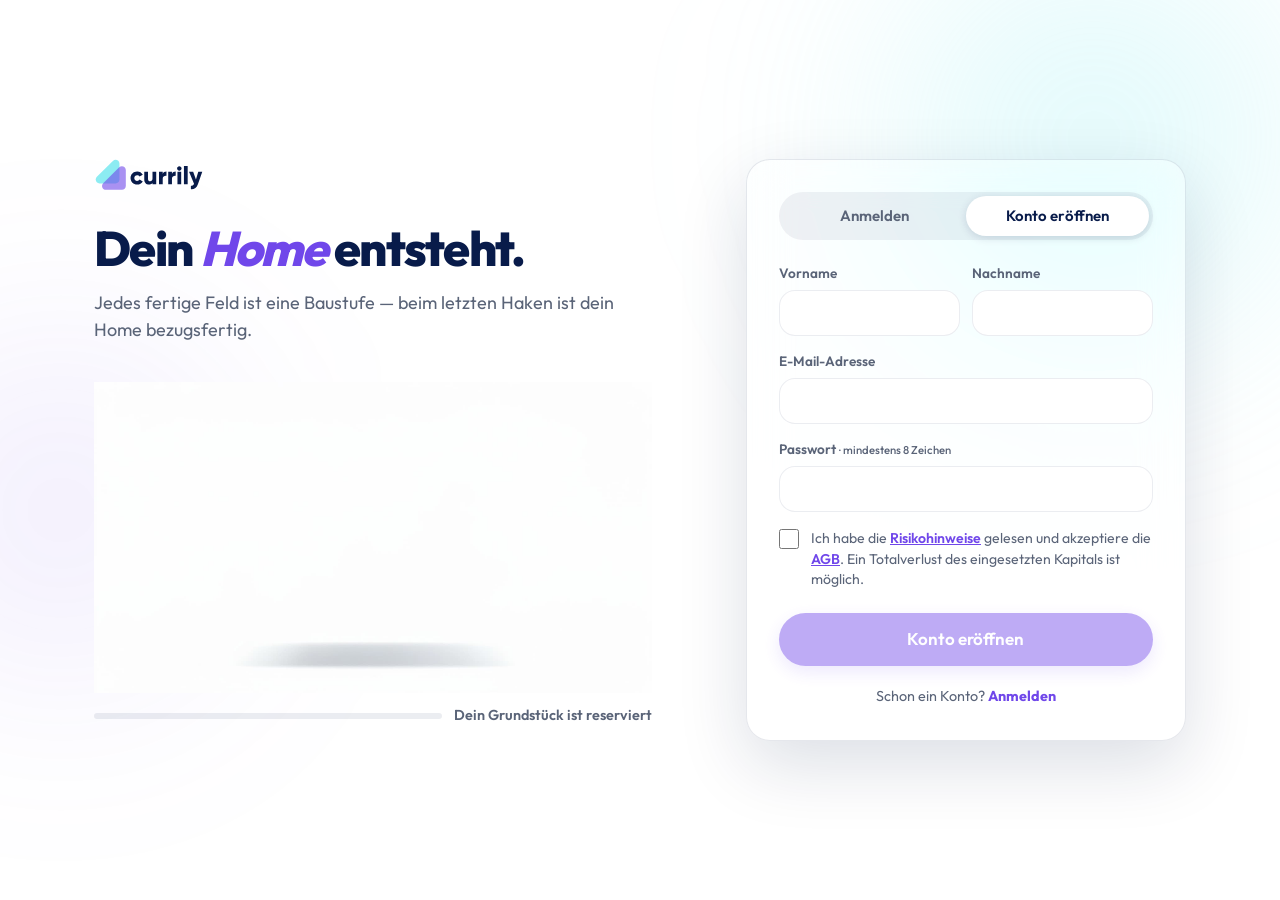
==== commit 178cccd4: "Echtes Marken-Logo von currily.com (logo.svg) statt Text-Wortmarke in Home, Dashboard und Anmeldung;" ====
--- a/anmeldung-c-aufbau.html
+++ b/anmeldung-c-aufbau.html
@@ -7,7 +7,7 @@
 <link rel="preconnect" href="https://fonts.googleapis.com">
 <link rel="preconnect" href="https://fonts.gstatic.com" crossorigin>
 <link href="https://fonts.googleapis.com/css2?family=Outfit:ital,wght@0,400;0,500;0,600;0,700;0,800;1,700&display=swap" rel="stylesheet">
-<link rel="stylesheet" href="plattform.css?v=2">
+<link rel="stylesheet" href="plattform.css?v=3">
 <style>
   /* Entwurf C: jedes fertige Feld ist eine echte Baustufe — die Stufen sitzen auf den
      Phasen des Aufbau-Films (Bodenplatte ~10%, EG ~24%, 2. Etage ~44%, Dach ~62%, fertig 100%).
@@ -20,6 +20,7 @@
     padding:var(--space-10) var(--space-6)}
   .baustelle{grid-area:kopf;animation:grussAuf .9s var(--ease-default) both}
   .baustelle .logo{font-size:26px}
+  .baustelle .logo img{height:32px}
   .baustelle h1{margin-top:var(--space-8);font-size:clamp(34px,3.8vw,50px);line-height:1.05;letter-spacing:-.035em;font-weight:800}
   .baustelle h1 em{font-style:italic;color:var(--purple)}
   .baustelle .sub{margin-top:var(--space-4);font-size:18px;color:var(--grey);max-width:44ch}
@@ -111,6 +112,10 @@
     .baustand{max-width:330px;margin:var(--space-2) auto 0}
     .an-karte{justify-self:stretch;max-width:none;padding:var(--space-6);margin-top:var(--space-5)}
   }
+  /* Ankunft nach dem Abmelde-Kino: aus dem Schwarz aufblenden */
+  .blende{position:fixed;inset:0;z-index:999;background:#000;pointer-events:none;
+    transition:opacity .45s var(--ease-default)}
+
   @media (prefers-reduced-motion:reduce){
     .baustand .balken i{transition:none}
     .bau-buehne.fertig canvas{animation:none}
@@ -123,7 +128,7 @@
 <main>
   <div class="szene">
     <section class="baustelle">
-      <span class="logo">currily<span>.</span></span>
+      <span class="logo"><img src="bilder/currily-logo.svg" alt="currily"></span>
       <h1 class="bau-titel">Dein <em>Home</em> entsteht.</h1>
       <p class="sub bau-sub">Jedes fertige Feld ist eine Baustufe — beim letzten Haken ist dein Home bezugsfertig.</p>
     </section>
@@ -336,23 +341,47 @@
   function einziehen(){
     document.body.classList.add('geht-rein');
     if (reduziert){ location.href = 'home.html#willkommen'; return; }
-    /* Zielgeometrie = .kamera im Home: width:min(1280px,96vw,(100svh-190px)*1.792), mittig unter 56px Kopf */
+    /* Das Ziel ist nicht der Bild-Kasten des Home, sondern das HAUS darin: das Home zeigt
+       haus-zoom.webp, in dem das Haus ~5,6% kleiner im Bild sitzt als im Filmbild frame_110.
+       Kästen deckungsgleich = Haus springt. Deshalb wird das Haus des Filmbilds exakt auf
+       das Haus des Zoom-Bilds gelegt (leicht ungleichmäßige Skalierung, 1,4% — unsichtbar).
+       Haus-Boxen per Bildanalyse gemessen (frame_110: Pixel dunkler 200; haus-zoom: Alpha > 200). */
+    var BILD = 1.7915;                          /* Seitenverhältnis haus-zoom.webp (5120x2858) */
+    var BF = [0.2455, 0.7857, 0.062, 0.928];    /* Haus im Filmbild frame_110, relativ */
+    var BZ = [0.2516, 0.7617, 0.0616, 0.8677];  /* Haus im Zoom-Bild des Home, relativ */
     var r = cv.getBoundingClientRect();
     var vw = innerWidth, vh = innerHeight;
-    var W = Math.min(1280, vw * 0.96, (vh - 190) * 1.792);
-    var x = (vw - W) / 2;
-    var y = 56 + (vh - 56 - W / 1.792) / 2;
+    var mobil = vw <= 700;
+    /* Bild-Kasten der .kamera im Home: Desktop width:min(1280px,96vw,(100svh-190px)*1.792)
+       mittig unter 56px Kopf; mobil (<=700px) width:172vw ab y=92 (76 Kopf + 16 Abstand) */
+    var W0 = mobil ? vw * 1.72 : Math.min(1280, vw * 0.96, (vh - 190) * 1.792);
+    var H0 = W0 / BILD;
+    var X0 = (vw - W0) / 2;
+    var Y0 = mobil ? 92 : 56 + (vh - 56 - H0) / 2;
+    var Wend = W0 * (BZ[1] - BZ[0]) / (BF[1] - BF[0]);
+    var Hend = H0 * (BZ[3] - BZ[2]) / (BF[3] - BF[2]);
+    var Xend = X0 + BZ[0] * W0 - BF[0] * Wend;
+    var Yend = Y0 + BZ[2] * H0 - BF[2] * Hend;
     cv.style.position = 'fixed';
     cv.style.left = r.left + 'px';
     cv.style.top = r.top + 'px';
     cv.style.width = r.width + 'px';
+    cv.style.height = r.height + 'px';
     cv.style.margin = '0';
     cv.style.zIndex = '60';
     cv.style.transformOrigin = 'top left';
     void cv.getBoundingClientRect();
     cv.style.transition = 'transform 1.05s cubic-bezier(.3,.7,.25,1)';
-    cv.style.transform = 'translate(' + (x - r.left) + 'px,' + (y - r.top) + 'px) scale(' + (W / r.width) + ')';
-    setTimeout(function(){ location.href = 'home.html#willkommen'; }, 1150);
+    cv.style.transform = 'translate(' + (Xend - r.left) + 'px,' + (Yend - r.top) + 'px) ' +
+      'scale(' + (Wend / r.width) + ',' + (Hend / r.height) + ')';
+    /* Weiter exakt am Ende der Bewegung — kein eingefrorener Zwischenmoment */
+    var weiter = function(){
+      if (weiter.war) return;
+      weiter.war = true;
+      location.href = 'home.html#willkommen';
+    };
+    cv.addEventListener('transitionend', weiter, { once: true });
+    setTimeout(weiter, 1300);
   }
 
   formAn.addEventListener('submit', function(e){
@@ -383,7 +412,22 @@
   });
   formCode.querySelector('.an-nochmal').addEventListener('click', function(){ zeige(true); });
 
-  if (location.hash === '#anmelden') zeige(false); else baustandNeu(true);
+  if (location.hash === '#abgemeldet'){
+    /* Ankunft aus dem Abmelde-Kino: Anmelden-Tab, und die Seite blendet aus dem Schwarz auf */
+    zeige(false);
+    if (!reduziert){
+      var blende = document.createElement('div');
+      blende.className = 'blende';
+      document.body.appendChild(blende);
+      requestAnimationFrame(function(){ requestAnimationFrame(function(){ blende.style.opacity = '0'; }); });
+      setTimeout(function(){ blende.remove(); }, 600);
+    }
+  }
+  else if (location.hash === '#anmelden') zeige(false); else baustandNeu(true);
+
+  /* Das große Home-Bild schon beim Tippen in den Browser-Cache holen —
+     sonst kommt man im Home an, bevor das Haus dort geladen ist */
+  setTimeout(function(){ new Image().src = 'bilder/haus-zoom.webp?v=2'; }, 1200);
 })();
 </script>
 </body>
--- a/plattform.css
+++ b/plattform.css
@@ -45,6 +45,8 @@
 }
 .logo{font-weight:800;font-size:21px;letter-spacing:-.02em}
 .logo span{color:var(--purple)}
+/* Echte Wortmarke (bilder/currily-logo.svg, Quelle currily.com) — Text-Logo bleibt Fallback */
+.logo img{display:block;height:26px;width:auto}
 .nav-links{display:flex;gap:var(--space-8);font-size:15px;color:var(--grey)}
 .nav-links a{transition:color var(--dur-fast) var(--ease-default)}
 .nav-links a:hover,.nav-links a.aktiv{color:var(--ink)}
